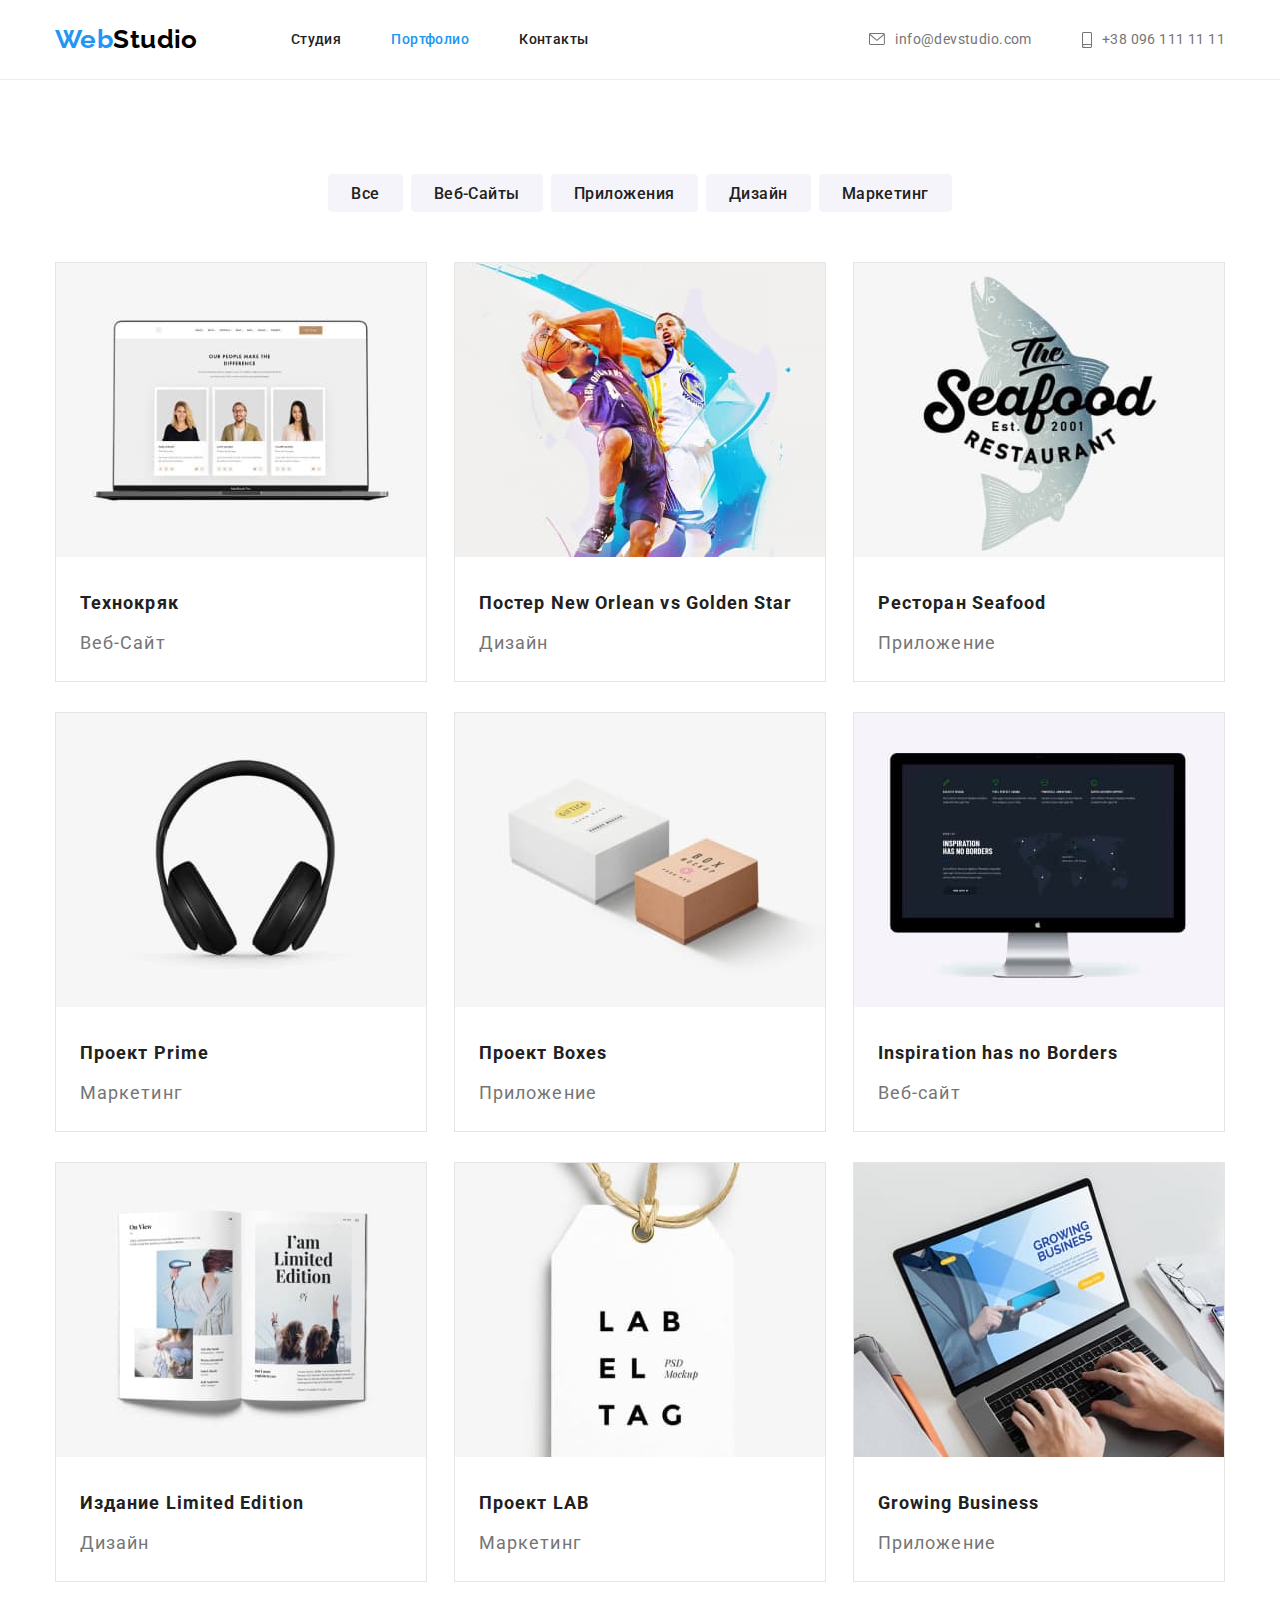
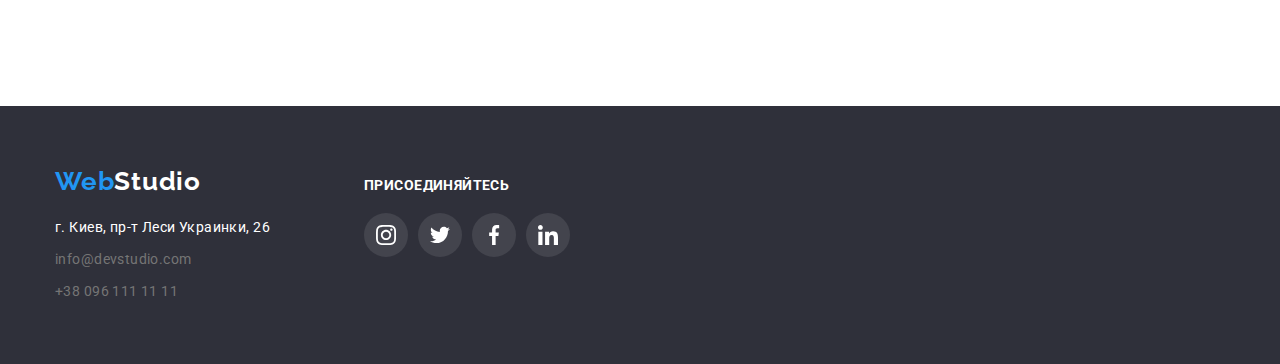
==== potfolio.html @ da2c543d "Скопировал файлы" ====
<!DOCTYPE html>
<html lang="ru">

<head>
    <meta charset="UTF-8">
    <meta http-equiv="X-UA-Compatible" content="IE=edge">
    <meta name="viewport" content="width=device-width, initial-scale=1.0">
    <title>Портфолио</title>
    <link rel="preconnect" href="https://fonts.gstatic.com" />
    <link href="https://fonts.googleapis.com/css2?family=Raleway:wght@700&display=swap" rel="stylesheet" />
    <link rel="preconnect" href="https://fonts.gstatic.com">
    <link href="https://fonts.googleapis.com/css2?family=Roboto:wght@400;500;700;900&display=swap" rel="stylesheet" />
    <link rel="stylesheet"
        href="https://cdnjs.cloudflare.com/ajax/libs/modern-normalize/1.0.0/modern-normalize.min.css" />
    <link rel="stylesheet" href="./css/styles.css" />
</head>

<body>
    <!-- Шапка страницы -->
    <header class="header">
        <div class="container">
                <nav class="main-nav">
                    <a href="./index.html" class="logo">
                        <span class="web-logo">Web</span>
                        <span class="studio-logo">Studio</span>
                    </a>
                    <ul class="site-nav">
                        <li class="item"><a href="./index.html" class="link" >Cтудия</a></li>
                        <li class="item"><a href="./potfolio.html" class="link-active">Портфолио</a></li>
                        <li class="item"><a href="#contact" class="link" >Контакты</a></li>
                    </ul>
                </nav>
                <ul class="auth-nav list">
                    <li class="item">
                        <a href="mailto:info.devstudio.com" class="link">
                            <svg class="item-icon" width="16" height="12">
                                <use href="./images/icons.svg#icon-envelope"></use>
                            </svg>
                            info@devstudio.com</a></li>
                            <li class="item">
                          <a href="tel:+380961111111" class="link">
                            <svg class="item-icon" width="10" height="16">
                            <use href="./images/icons.svg#icon-smartphone"></use>
                         </svg>
                         +38 096 111 11 11
                         </a>
                         </li>
                </ul>
            </div>
        </div>
    </header>
    <main>
        <!-- Секция 1-->
            <section class="section">   
            <div class="container all-projects-section">
                <h1 class="hidden">Секция 1</h1>
                <ul class="select">
                    <li class="select-button">
                        <button type="button" class="link filter-button">Все</button>
                    </li>
                    <li class="select-button">
                        <button type="button" class="link filter-button">Веб-Сайты</button>
                    </li>
                    <li class="select-button">
                        <button type="button" class="link filter-button">Приложения</button>
                    </li>
                    <li class="select-button">
                        <button type="button" class="link filter-button">Дизайн</button>
                    </li>
                    <li class="select-button">
                        <button type="button" class="link filter-button">Маркетинг</button>
                    </li>
                </ul>
                <ul class="cards">
                    <li class="item">
                        <a>
                            <img src="./images/img1.jpg" alt="Ноутбук" width="370">
                            <div class="information">
                                <h2 class="filters"> Технокряк</h2>
                                <p class="text">Веб-Сайт</p>
                            </div>
                        </a>
                    </li>
                    <li class="item">
                        <a>
                            <img src="./images/img2.jpg" alt="Постер" width="370">
                            <div class="information">
                                <h2 class="filters"> Постер New Orlean vs Golden Star</h2>
                                <p class="text">Дизайн</p>
                            </div>
                        </a>
                    </li>
                    <li class="item">
                        <a>
                            <img src="./images/img3.jpg" alt="Логотип ресторана" width="370">
                            <div class="information">
                                <h2 class="filters"> Ресторан Seafood</h2>
                                <p class="text">Приложение</p>
                            </div>
                    </li>
                    <li class="item">
                        <a>
                            <img src="./images/img4.jpg" alt="Наушники" width="370">
                            <div class="information">
                                <h2 class="filters"> Проект Prime</h2>
                                <p class="text">Маркетинг</p>
                            </div>
                        </a>
                    </li>
                    <li class="item">
                        <a>
                            <img src="./images/img5.jpg" alt="Коробки" width="370">
                            <div class="information">
                                <h2 class="filters"> Проект Boxes</h2>
                                <p class="text">Приложение</p>
                            </div>
                        </a>
                    </li>
                    <li class="item">
                        <a>
                            <img src="./images/img6.jpg" alt="ПК" width="370">
                            <div class="information">
                                <h2 class="filters"> Inspiration has no Borders</h2>
                                <p class="text">Веб-сайт</p>
                            </div>
                        </a>
                    </li>
                    <li class="item">
                        <a>
                            <img src="./images/img7.jpg" alt="Книга" width="370">
                            <div class="information">
                                <h2 class="filters"> Издание Limited Edition</h2>
                                <p class="text">Дизайн</p>
                            </div>
                        </a>
                    </li>
                    <li class="item">
                        <a>
                            <img src="./images/img8.jpg" alt="Лэйба" width="370">
                            <div class="information">
                                <h2 class="filters"> Проект LAB</h2>
                                <p class="text">Маркетинг</p>
                            </div>
                        </a>
                    </li>
                    <li class="item">
                        <a>
                            <img src="./images/img9.jpg" alt="Человек работает за компьютером" width="370">
                            <div class="information">
                                <h2 class="filters">Growing Business</h2>
                                <p class="text">Приложение</p>
                            </div>
                        </a>
                    </li>
                </ul>
                </div>
                </div>
                </section>
    </main>
<footer class="footer">
    <div class="container footer-parts">
        <div class="addresses-footer-part">
            <a href="" class="main-logo-in-footer"><span class="first-part-of-main-logo">Web</span><span
                    class="second-part-of-main-logo">Studio</span></a>
            <address>
                <ul class="footer-addresses-list">
                    <li class="footer-addresses-parts">
                        <a href="" class="footer-contact-links"><span class="address-color">г. Киев, пр-т Леси Украинки,
                                26</span></a>
                    </li>
                    <li class="footer-addresses-parts">
                        <a href="malito:info@devstudio.com" class="footer-contact-links">info@devstudio.com</a>
                    </li>
                    <li class="footer-addresses-parts">
                        <a href="tel:+380961111111" class="footer-contact-links">+38 096 111 11 11</a>
                    </li>
                </ul>
            </address>
        </div>
        <div class="subscribe-footer-part">
            <h2 class="subscribe-header">Присоединяйтесь</h2>
            <ul class="socialmedia-list-footer">
                <li class="socialmedia-parts-footer">
                    <a href="#" class="socialmedia-links-footer">
                        <svg class="socialmedia-icons-footer">
                            <use href="./images/icons.svg#instagram"></use>
                        </svg>
                    </a>
                </li>
                <li class="socialmedia-parts-footer">
                    <a href="#" class="socialmedia-links-footer">
                        <svg class="socialmedia-icons-footer">
                            <use href="./images/icons.svg#twitter"></use>
                        </svg>
                    </a>
                </li>
                <li class="socialmedia-parts-footer">
                    <a href="#" class="socialmedia-links-footer">
                        <svg class="socialmedia-icons-footer">
                            <use href="./images/icons.svg#facebook"></use>
                        </svg>
                    </a>
                </li>
                <li class="socialmedia-parts-footer">
                    <a href="#" class="socialmedia-links-footer">
                        <svg class="socialmedia-icons-footer">
                            <use href="./images/icons.svg#linkedin"></use>
                        </svg>
                    </a>
                </li>
            </ul>
        </div>
    </div>
</footer>
</body>

</html>
---- css/styles.css ----
html {
  box-sizing: border-box;
}
*,
*::before,
*::after {
  box-sizing: inherit;
}
/* variables */
:root {
  --primary-text-color: #212121;
  --secondary-text-color: #757575;
  --third-text-color: rgba(255, 255, 255, 0.6);
  --title-text-color: #000000;
  --accent-color: #2196f3;
  --accent-font: Raleway, sans-serif;
  --main-font: Roboto, sans-serif;
  --primary-white-color: #ffffff;
  --primary-bg-color: #ffffff;
  --secondary-bg-color: #2f303a;
  --third-bg-color: #f5f4fa;
  --border-cards-color: #e5e5e5;
  --section-clients-color: #afb1b8;
}
body {
  background-color: var(--primary-bg-color);
  color: var(--primary-text-color);
  font-family: var(--main-font);
  font-size: 14px;
  letter-spacing: 0.03em;
  line-height: 1.71;
}
ul {
  list-style: none;
  padding: 0;
  margin: 0;
}
.container {
  padding-right: 15px;
  padding-left: 15px;
  margin-left: auto;
  margin-right: auto;
  width: 1200px;
}
/* header */
.header {
  height: 80px;
  display: flex;
  border-bottom: 1px solid #ececec;
}
.header .container {
  display: flex;
  align-items: center;
}
/* Логотип */
.logo {
  display: inline-block;
  margin-bottom: 0;
  color: var(--title-text-color);
  font-family: Raleway, sans-serif;
  font-weight: 700;
  font-size: 26px;
  line-height: 1.19;
  text-decoration: none;
}
/* Логотип */
/* Главная навигация */
.main-nav .logo {
  display: flex;
  align-items: center;
}
.main-nav {
  display: flex;
  align-items: center;
}
/* Главная навигация  */
.web-logo {
  color: var(--accent-color);
}
/* site nav */
.site-nav {
  display: flex;
  margin-left: 93px;
  color: var(--primary-text-color);
}
.site-nav .link {
  color: var(--first-text-color);
}
.site-nav .item + .item {
  margin-left: 50px;
}

.site-nav .link,
.auth-nav .link-active,
.site-nav .link-active {
  display: block;
  align-items: center;
  font-size: 14px;
  line-height: 1.14;
  font-weight: 500;
}
/* navList  */

/* auth nav */

.auth-nav {
  color: var(--secondary-text-color);
  display: flex;
  margin-left: auto;
}

.auth-nav .item + .item {
  margin-left: 50px;
}
.auth-nav .link:hover,
.auth-nav .link:focus {
  color: var(--accent-color);
}
.auth-nav .link:hover .item-icon,
.auth-nav .link:focus .item-icon {
  fill: var(--accent-color);
}
.item-icon {
  margin-right: 10px;
  fill: currentColor;
}
.link-icon-envelope::before,
.link-icon-smartphone::before {
  content: "";
  display: inline-flex;
  margin-right: 10px;
}
.link-envelope::before {
  background-image: url(../images/icon-envelope.svg);
  width: 16px;
  height: 12px;
}
.link-smartphone::before {
  background-image: url(../images/icon-smartphone.svg);
  width: 10px;
  height: 16px;
}
.auth-nav .link {
  color: var(--first-text-color);
  font-size: 14px;
  line-height: 1.14;
  text-decoration: none;
  display: flex;
  align-items: center;
}
.link:hover,
.link:focus,
.link-active {
  color: var(--accent-color);
  text-decoration: none;
}
/* auth Nav */
/* Секция Герой */
.hero {
  padding-top: 200px;
  padding-bottom: 200px;
  text-align: center;
  max-width: 1600px;
  height: 600px;
  margin-left: auto;
  margin-right: auto;
  background-image: linear-gradient(
      to right,
      rgba(47, 48, 58, 0.4),
      rgba(47, 48, 58, 0.4)
    ),
    url(../images/hero-img.jpg);
  background-repeat: no-repeat;
  background-position: center;
  background-size: cover;
}
.hero-title {
  color: var(--primary-white-color);
  font-weight: 900;
  font-size: 44px;
  line-height: 1.36;
  text-transform: uppercase;
  margin-top: 0px;
  letter-spacing: 0.06em;
  margin-bottom: 30px;
}
/* Секция Герой  */

h1,
h2,
h3,
h4,
h5,
h6,
p {
  margin-top: 0;
  margin-bottom: 0;
}

/* заголовки */

/* секции */
.section {
  padding-top: 94px;
  padding-bottom: 94px;
}
.section-team {
  background-color: var(--third-bg-color);
}
.section-title {
  color: var(--title-text-color);
  font-size: 36px;
  line-height: 1.17;
  text-align: center;
  margin-top: 0px;
  margin-bottom: 50px;
}
/* features */
/* Features */
.section-title {
  margin-bottom: 0px;
}
.future-icon {
  display: block;
  width: 70px;
  height: 70px;
}
.feature-list {
  margin-top: 0px;
  margin-bottom: 0px;
  padding-left: 0px;
  display: flex;
  justify-content: space-between;
  width: 1170px;
}
.feature-list .list {
  width: 270px;
  height: 101px;
}
.feature-list .list + .list {
  margin-left: 30px;
}
.feature-list .title {
  color: var(--title-text-color);
  font-weight: 700;
  font-size: 14px;
  line-height: 1.14;

  text-transform: uppercase;
  margin-top: 0px;
  margin-bottom: 0px;
}
.feature-list .text {
  color: var(--secondary-text-color);
  font-weight: 400;
  font-size: 14px;
  line-height: 1.71;
  text-align: left;
  letter-spacing: 0.03em;
  width: 270px;
  height: 101px;
  position: absolute;
  margin-top: 10px;
  margin-bottom: 0px;
}
.feature-list > :last-child .text {
  margin-bottom: 0px;
}
.feature-list-icon {
  display: flex;
  align-items: center;
  justify-content: center;
  width: 270px;
  height: 120px;
  background: var(--third-bg-color);
  border-radius: 4px;
  margin-bottom: 30px;
}
.activity-container {
  padding-top: 94px;
  padding-left: auto;
  margin-left: auto;
  margin-right: auto;
  width: 1170px;
  height: 290px;
}

/* activity */
.section {
  padding-bottom: 94px;
}
.activity {
  margin-top: 50px;
  margin-bottom: 0px;
  display: flex;
  padding-left: 0px;
}
.activity .item + .item {
  margin-left: 30px;
}
.activity .item + .item {
  margin-left: 30px;
}
.img {
  display: block;
  width: 100%;
  height: auto;
}
.text {
  color: var(--secondary-text-color);
}

/* кнопки */
.button {
  font-family: inherit;
  color: var(--primary-white-color);
  background-color: var(--accent-color);
  font-weight: 700;
  font-size: 16px;
  line-height: 1.88;
  border-radius: 4px;
  width: 200px;
  height: 50px;
  cursor: pointer;
  border: 1px solid transparent;
}
.select {
  display: flex;
  margin-bottom: 50px;
  justify-content: center;
}
.select .link:hover,
.select .link:focus,
.select .link:focus .cards .text {
  color: var(--primary-white-color);
  background-color: var(--accent-color);
  font-weight: 500;
  font-size: 16px;
  line-height: 1.62;
  letter-spacing: 0.03em;
  box-shadow: 0px 3px 1px rgba(0, 0, 0, 0.1), 0px 1px 2px rgba(0, 0, 0, 0.08),
    0px 2px 2px rgba(0, 0, 0, 0.12);
  border-radius: 4px;
}
.select .link {
  display: block;
}
.select-button + .select-button {
  margin-left: 8px;
}
.filter-button {
  color: var(--primary-text-color);
  background-color: var(--third-bg-color);
  font-weight: 500;
  font-size: 16px;
  line-height: 1.63;
  text-align: center;
  letter-spacing: 0.03em;
  padding-left: 22px;
  padding-right: 22px;
  padding-top: 6px;
  padding-bottom: 6px;
  cursor: pointer;
  border: 1px solid var(--third-bg-color);
  border-radius: 4px;
  height: 38px;
}
.link1:hover,
.link1:focus {
  background-color: var(--accent-color);
  color: var(--primary-white-color);
  padding: 6px 22px;
  border-radius: 4px;
  text-align: center;
  border: 1px solid transparent;
  cursor: pointer;
}
/* кнопки */
/* секция с командой  */

.team {
  display: flex;
  margin-top: 50px;
}
.team .info + .info {
  margin-left: 30px;
}
.team .card + .card {
  margin-left: 30px;
}
.info {
  padding-top: 30px;
  padding-bottom: 30px;
  border-top: 0px;
}
.card {
  box-shadow: 0px 4px 4px rgba(0, 0, 0, 0.25);
  background: var(--primary-bg-color);
  border-radius: 0px 0px 4px 4px;
}
.persons {
  color: var(--primary-text-color);
  font-weight: 500;
  font-size: 16px;
  line-height: 1.19;
  text-align: center;
}
.job {
  color: var(--secondary-text-color);
  font-weight: 400;
  font-size: 16px;
  line-height: 1.19;
  text-align: center;
  margin-top: 10px;
  margin-bottom: 0px;
}
.team > :last-child .job {
  margin-bottom: 0px;
}
.actions {
  padding: 0px;
  display: flex;
  justify-content: center;
  align-items: center;
  margin-top: 16px;
}
.actions li:not(:last-child) {
  margin-right: 10px;
}
.button-spr {
  padding: 0;
  border: none;
}
.button-spr {
  display: flex;
  justify-content: center;
  align-items: center;
  width: 44px;
  height: 44px;
  border-radius: 50%;
  color: #afb1b8;
}
.button-spr:hover,
.button-spr:focus {
  background: var(--accent-color);
  color: var(--primary-white-color);
}
.button-icon {
  width: 20px;
  height: 20px;
  fill: currentColor;
}
/* clients section */
.clients-container {
  padding-top: 94px;
  padding-bottom: 94px;
}
.clients-container .title {
  font-style: normal;
  font-weight: 700;
  font-size: 36px;
  line-height: 1.17;
  text-align: center;
  letter-spacing: 0.03em;
  margin-top: 0px;
  margin-bottom: 50px;
}

.clients-list {
  display: flex;
  justify-content: center;
  /* margin-top: 0px; */
  margin-bottom: 0px;
  padding-left: 0px;
}
.clients-list-item {
  display: flex;
  justify-content: center;
  flex-basis: calc ((100%-180px)/6);
  height: 92px;
}
.clients-list-item + .clients-list-item {
  margin-left: 30px;
}

.clients-list-link {
  display: flex;
  justify-content: center;
  align-items: center;
  width: 170px;
  height: 92px;
  color: var(--section-clients-color);
  border: 1px solid #afb1b8;
  box-sizing: border-box;
  border-radius: 4px;
}
.clients-list-link:hover,
.clients-list-link:focus {
  color: var(--accent-color);
  border-color: var(--accent-color);
}
.client-icon {
  /* display: block; */
  width: 106px;
  height: 60px;
  fill: currentColor;
  /* color: #afb1b8; */
}
/* footer */

footer {
  background-color: var(--secondary-bg-color);
  padding-top: 60px;
  padding-bottom: 60px;
}

.main-logo-in-footer {
  display: block;
  margin-bottom: 20px;
}

.main-logo-in-footer {
  font-family: var(--accent-font);
  font-size: 26px;
  font-weight: 700;
  line-height: 1.173;
  letter-spacing: 0.03em;
  margin-right: 93px;
}
.first-part-of-main-logo {
  color: var(--accent-color);
}
.second-part-of-main-logo {
  color: var(--primary-white-color);
}

.address-color {
  color: var(--primary-white-color);
}

.footer-addresses-parts {
  margin-bottom: 8px;
}

.footer-addresses-parts:last-child {
  margin-bottom: 0;
}

.footer-contact-links {
  color: var(--secondary-text-color);
  font-style: normal;
  font-weight: 400;
  font-size: 14px;
  line-height: 1.714;
  letter-spacing: 0.03em;
}

.address-color:focus,
.address-color:hover {
  color: var(--accent-color);
}

.footer-contact-links:focus,
.footer-contact-links:hover {
  color: var(--accent-color);
}

.footer-parts {
  display: flex;
  align-items: baseline;
}

.subscribe-footer-part {
  margin-left: 70px;
}

.subscribe-header {
  color: var(--primary-white-color);
  font-style: normal;
  font-weight: 700;
  font-size: 14px;
  line-height: 1.172;
  letter-spacing: 0.03em;
  text-transform: uppercase;
  margin-bottom: 20px;
}

.socialmedia-list-footer {
  display: flex;
}

.socialmedia-parts-footer + .socialmedia-parts-footer {
  margin-left: 10px;
}

.socialmedia-links-footer {
  background-color: #43444d;
  width: 44px;
  height: 44px;
  color: var(--primary-white-color);
  border-radius: 50%;
  display: flex;
  justify-content: center;
  align-items: center;
}

.socialmedia-links-footer:hover,
.socialmedia-links-footer:focus {
  background-color: var(--accent-color);
  filter: drop-shadow(0px 4px 4px rgba(0, 0, 0, 0.25));
  color: var(--primary-white-color);
}

.socialmedia-icons-footer {
  width: 20px;
  height: 20px;
  fill: currentColor;
}

.socialmedia-icons-footer:hover,
.socialmedia-icons-footer:focus {
  fill: currentColor;
}

/* footer */

/* портфолио  */
.cards .item {
  background: var(--primary-bg-color);
  border: 1px solid var(--border-cards-color);
  box-sizing: border-box;
  margin-right: 27px;
  margin-bottom: 30px;
  cursor: pointer;
}
.cards .item:hover,
.cards .item:focus {
  box-shadow: 0px 1px 1px rgba(0, 0, 0, 0.12), 0px 4px 4px rgba(0, 0, 0, 0.06),
    1px 4px 6px rgba(0, 0, 0, 0.16);
}

.cards {
  width: 1200px;
  display: flex;
  flex-wrap: wrap;
  padding-left: 0px;
}
.item .text {
  letter-spacing: 0.06em;
  font-size: 18px;
  line-height: 2;
  margin-top: 4px;
}
.information {
  padding: 20px 24px 20px 24px;
}
.item .filters {
  letter-spacing: 0.06em;
  font-weight: bold;
  font-size: 18px;
  line-height: 2;
}

.hidden {
  display: none;
}

a {
  display: block;
  text-decoration: none;
}
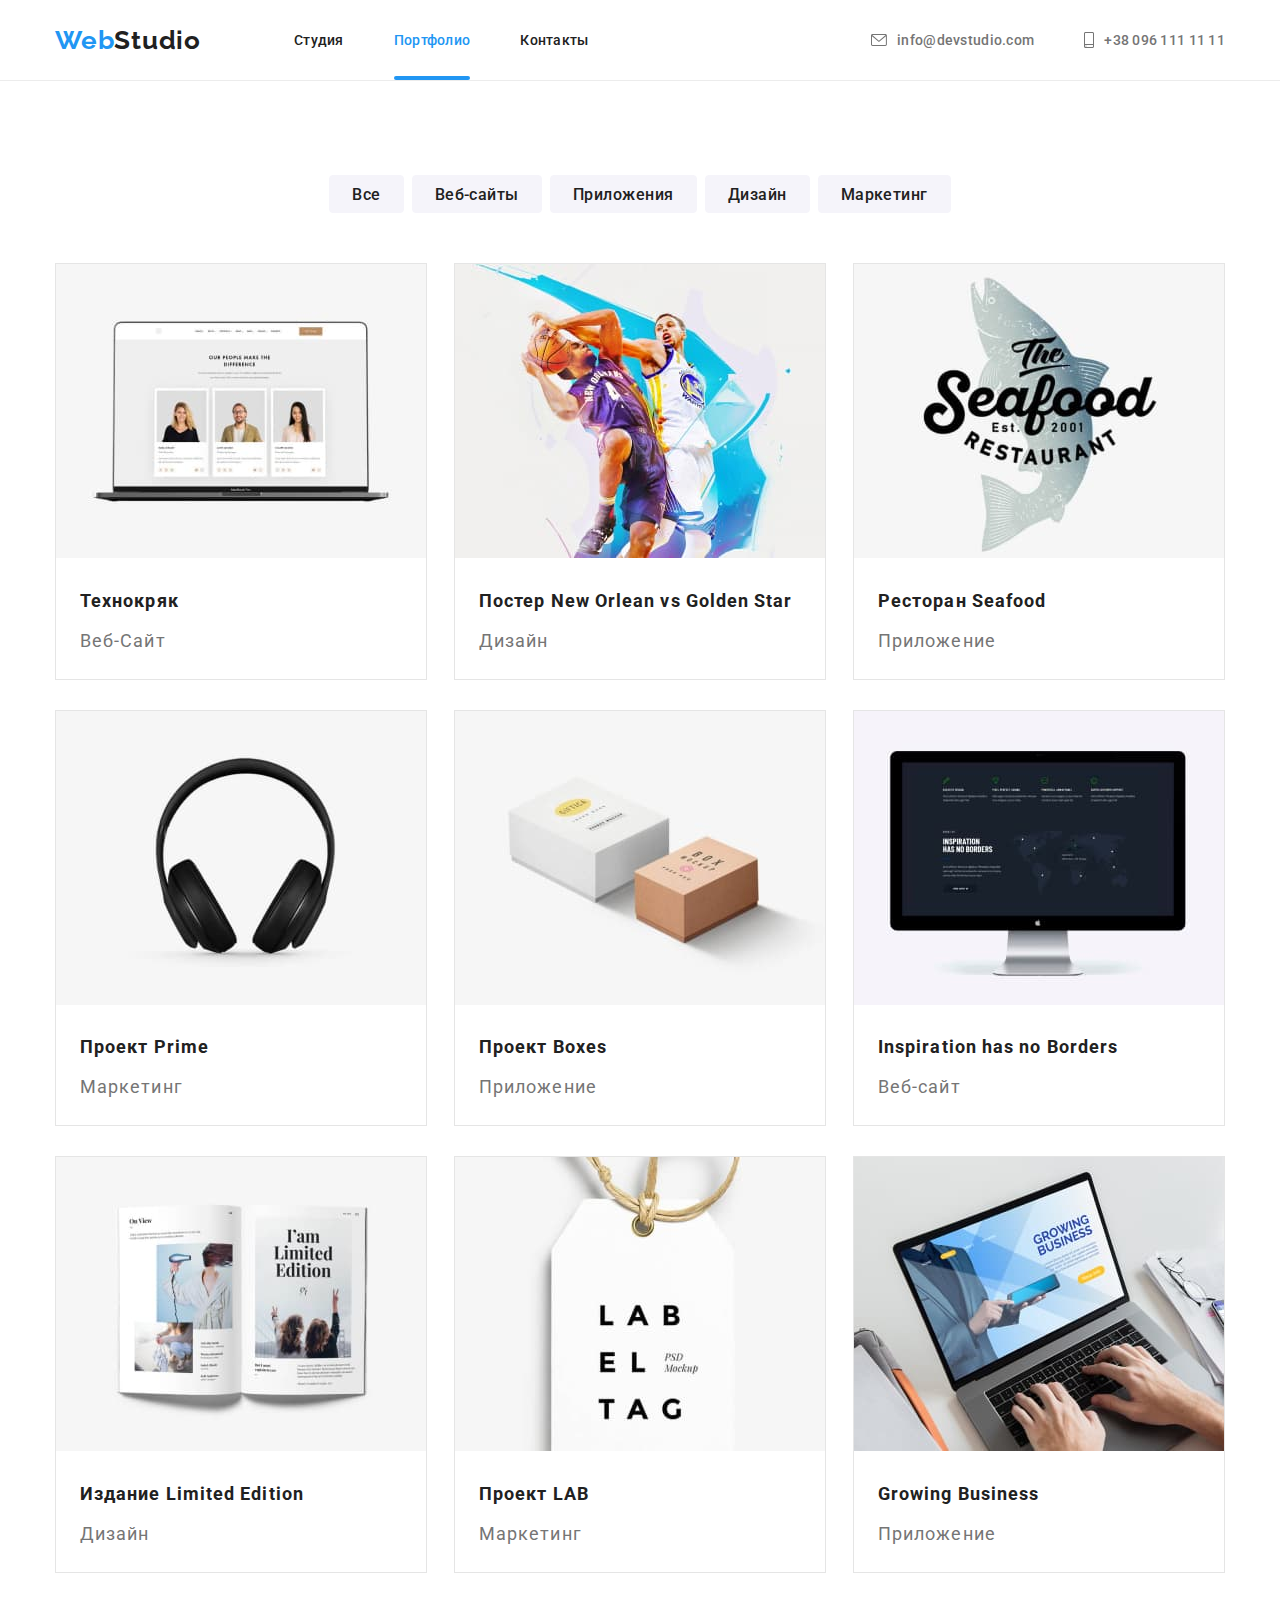
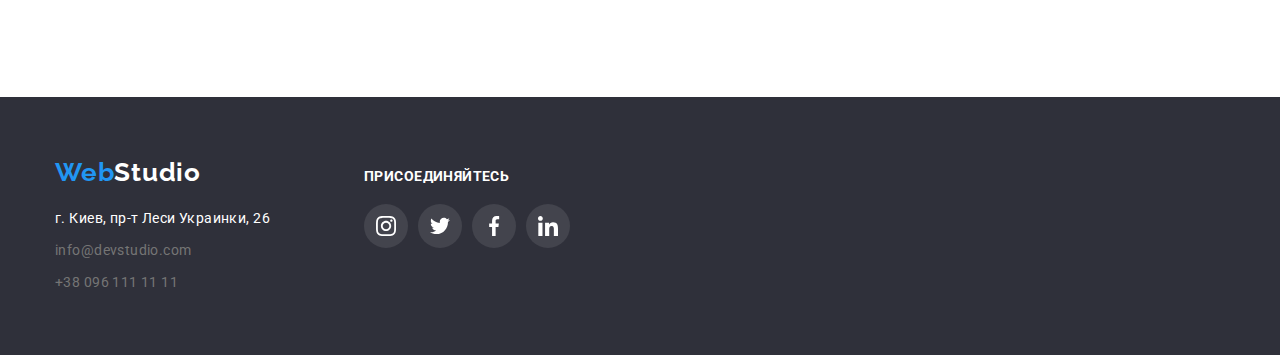
==== commit a399704f: "Менял классы,добавил модалку,скрипт,иконку для модального окна,менял стили,добавил дюрейшн 250 сек" ====
--- a/potfolio.html
+++ b/potfolio.html
@@ -16,42 +16,49 @@
 </head>
 
 <body>
-    <!-- Шапка страницы -->
+    <!-- Header -->
     <header class="header">
-        <div class="container">
-                <nav class="main-nav">
-                    <a href="./index.html" class="logo">
-                        <span class="web-logo">Web</span>
-                        <span class="studio-logo">Studio</span>
+        <div class="container header-section">
+            <!-- Название/логотип компании -->
+            <a href="./index.html" class="main-logo"><span class="first-part-of-main-logo">Web</span>Studio</a>
+            <!-- Навигация по сайту -->
+            <nav>
+                <ul class="nav-list">
+                    <li class="nav-list-parts">
+                        <a href="./index.html" class="nav-links">Студия</a>
+                    </li>
+                    <li class="nav-list-parts">
+                        <a href="./potfolio.html" class="nav-links on-this-page">Портфолио</a>
+                    </li>
+                    <li class="nav-list-parts">
+                        <a href="" class="nav-links">Контакты</a>
+                    </li>
+                </ul>
+            </nav>
+            <!-- Контакты -->
+            <ul class="contact-list">
+                <li class="contact-list-parts">
+                    <a href="malito:info@devstudio.com" class="contact-links">
+                        <svg class="contact-links-icons" width="16" height="12">
+                            <use href="./images/icons.svg#icon-envelope"></use>
+                        </svg>
+                        info@devstudio.com
                     </a>
-                    <ul class="site-nav">
-                        <li class="item"><a href="./index.html" class="link" >Cтудия</a></li>
-                        <li class="item"><a href="./potfolio.html" class="link-active">Портфолио</a></li>
-                        <li class="item"><a href="#contact" class="link" >Контакты</a></li>
-                    </ul>
-                </nav>
-                <ul class="auth-nav list">
-                    <li class="item">
-                        <a href="mailto:info.devstudio.com" class="link">
-                            <svg class="item-icon" width="16" height="12">
-                                <use href="./images/icons.svg#icon-envelope"></use>
-                            </svg>
-                            info@devstudio.com</a></li>
-                            <li class="item">
-                          <a href="tel:+380961111111" class="link">
-                            <svg class="item-icon" width="10" height="16">
+                </li>
+                <li class="contact-list-parts">
+                    <a href="tel:+380961111111" class="contact-links">
+                        <svg class="contact-links-icons" width="10" height="16">
                             <use href="./images/icons.svg#icon-smartphone"></use>
-                         </svg>
-                         +38 096 111 11 11
-                         </a>
-                         </li>
-                </ul>
-            </div>
+                        </svg>
+                        +38 096 111 11 11
+                    </a>
+                </li>
+            </ul>
         </div>
     </header>
     <main>
         <!-- Секция 1-->
-            <section class="section">   
+        <section class="section">
             <div class="container all-projects-section">
                 <h1 class="hidden">Секция 1</h1>
                 <ul class="select">
@@ -59,7 +66,7 @@
                         <button type="button" class="link filter-button">Все</button>
                     </li>
                     <li class="select-button">
-                        <button type="button" class="link filter-button">Веб-Сайты</button>
+                        <button type="button" class="link filter-button">Веб-cайты</button>
                     </li>
                     <li class="select-button">
                         <button type="button" class="link filter-button">Приложения</button>
@@ -153,65 +160,66 @@
                         </a>
                     </li>
                 </ul>
-                </div>
-                </div>
-                </section>
+            </div>
+            </div>
+        </section>
     </main>
-<footer class="footer">
-    <div class="container footer-parts">
-        <div class="addresses-footer-part">
-            <a href="" class="main-logo-in-footer"><span class="first-part-of-main-logo">Web</span><span
-                    class="second-part-of-main-logo">Studio</span></a>
-            <address>
-                <ul class="footer-addresses-list">
-                    <li class="footer-addresses-parts">
-                        <a href="" class="footer-contact-links"><span class="address-color">г. Киев, пр-т Леси Украинки,
-                                26</span></a>
-                    </li>
-                    <li class="footer-addresses-parts">
-                        <a href="malito:info@devstudio.com" class="footer-contact-links">info@devstudio.com</a>
-                    </li>
-                    <li class="footer-addresses-parts">
-                        <a href="tel:+380961111111" class="footer-contact-links">+38 096 111 11 11</a>
-                    </li>
-                </ul>
-            </address>
+    <footer class="footer">
+        <div class="container footer-parts">
+            <div class="addresses-footer-part">
+                <a href="" class="main-logo-in-footer"><span class="first-part-of-main-logo">Web</span><span
+                        class="second-part-of-main-logo">Studio</span></a>
+                <address>
+                    <ul class="footer-addresses-list">
+                        <li class="footer-addresses-parts">
+                            <a href="" class="footer-contact-links"><span class="address-color">г. Киев, пр-т Леси
+                                    Украинки,
+                                    26</span></a>
+                        </li>
+                        <li class="footer-addresses-parts">
+                            <a href="malito:info@devstudio.com" class="footer-contact-links">info@devstudio.com</a>
+                        </li>
+                        <li class="footer-addresses-parts">
+                            <a href="tel:+380961111111" class="footer-contact-links">+38 096 111 11 11</a>
+                        </li>
+                    </ul>
+                </address>
+            </div>
+            <div class="subscribe-footer-part">
+                <h2 class="subscribe-header">Присоединяйтесь</h2>
+                <ul class="socialmedia-list-footer">
+                    <li class="socialmedia-parts-footer">
+                        <a href="#" class="socialmedia-links-footer">
+                            <svg class="socialmedia-icons-footer">
+                                <use href="./images/icons.svg#instagram"></use>
+                            </svg>
+                        </a>
+                    </li>
+                    <li class="socialmedia-parts-footer">
+                        <a href="#" class="socialmedia-links-footer">
+                            <svg class="socialmedia-icons-footer">
+                                <use href="./images/icons.svg#twitter"></use>
+                            </svg>
+                        </a>
+                    </li>
+                    <li class="socialmedia-parts-footer">
+                        <a href="#" class="socialmedia-links-footer">
+                            <svg class="socialmedia-icons-footer">
+                                <use href="./images/icons.svg#facebook"></use>
+                            </svg>
+                        </a>
+                    </li>
+                    <li class="socialmedia-parts-footer">
+                        <a href="#" class="socialmedia-links-footer">
+                            <svg class="socialmedia-icons-footer">
+                                <use href="./images/icons.svg#linkedin"></use>
+                            </svg>
+                        </a>
+                    </li>
+                </ul>
+            </div>
         </div>
-        <div class="subscribe-footer-part">
-            <h2 class="subscribe-header">Присоединяйтесь</h2>
-            <ul class="socialmedia-list-footer">
-                <li class="socialmedia-parts-footer">
-                    <a href="#" class="socialmedia-links-footer">
-                        <svg class="socialmedia-icons-footer">
-                            <use href="./images/icons.svg#instagram"></use>
-                        </svg>
-                    </a>
-                </li>
-                <li class="socialmedia-parts-footer">
-                    <a href="#" class="socialmedia-links-footer">
-                        <svg class="socialmedia-icons-footer">
-                            <use href="./images/icons.svg#twitter"></use>
-                        </svg>
-                    </a>
-                </li>
-                <li class="socialmedia-parts-footer">
-                    <a href="#" class="socialmedia-links-footer">
-                        <svg class="socialmedia-icons-footer">
-                            <use href="./images/icons.svg#facebook"></use>
-                        </svg>
-                    </a>
-                </li>
-                <li class="socialmedia-parts-footer">
-                    <a href="#" class="socialmedia-links-footer">
-                        <svg class="socialmedia-icons-footer">
-                            <use href="./images/icons.svg#linkedin"></use>
-                        </svg>
-                    </a>
-                </li>
-            </ul>
-        </div>
-    </div>
-</footer>
+    </footer>
 </body>
 
 </html>--- a/css/styles.css
+++ b/css/styles.css
@@ -23,12 +23,8 @@
   --section-clients-color: #afb1b8;
 }
 body {
-  background-color: var(--primary-bg-color);
+  font-family: var(--main-font);
   color: var(--primary-text-color);
-  font-family: var(--main-font);
-  font-size: 14px;
-  letter-spacing: 0.03em;
-  line-height: 1.71;
 }
 ul {
   list-style: none;
@@ -42,121 +38,155 @@
   margin-right: auto;
   width: 1200px;
 }
-/* header */
+a {
+  display: block;
+  text-decoration: none;
+  color: inherit;
+}
+/* header styles */
+.header-section {
+  display: flex;
+  align-items: center;
+}
+
 .header {
-  height: 80px;
-  display: flex;
+  background-color: var(--primary-white-color);
   border-bottom: 1px solid #ececec;
 }
-.header .container {
-  display: flex;
-  align-items: center;
-}
-/* Логотип */
-.logo {
-  display: inline-block;
-  margin-bottom: 0;
-  color: var(--title-text-color);
-  font-family: Raleway, sans-serif;
+
+/* logo*/
+.main-logo {
+  font-family: var(--accent-font);
+  font-size: 26px;
   font-weight: 700;
-  font-size: 26px;
-  line-height: 1.19;
-  text-decoration: none;
-}
-/* Логотип */
-/* Главная навигация */
-.main-nav .logo {
-  display: flex;
-  align-items: center;
-}
-.main-nav {
-  display: flex;
-  align-items: center;
-}
-/* Главная навигация  */
-.web-logo {
+  line-height: 1.173;
+  letter-spacing: 0.03em;
+  margin-right: 93px;
+  padding-top: 24px;
+  padding-bottom: 24px;
+}
+
+.first-part-of-main-logo {
   color: var(--accent-color);
 }
-/* site nav */
-.site-nav {
-  display: flex;
-  margin-left: 93px;
-  color: var(--primary-text-color);
-}
-.site-nav .link {
-  color: var(--first-text-color);
-}
-.site-nav .item + .item {
+
+/* nav list */
+.nav-list {
+  display: flex;
+}
+
+.nav-list-parts + .nav-list-parts {
   margin-left: 50px;
 }
 
-.site-nav .link,
-.auth-nav .link-active,
-.site-nav .link-active {
+.nav-links {
+  font-family: var(--main-font);
+  font-style: normal;
+  font-weight: 500;
+  font-size: 14px;
+  line-height: 1.172;
+  letter-spacing: 0.02em;
   display: block;
-  align-items: center;
+  padding-top: 32px;
+  padding-bottom: 32px;
+
+  position: relative;
+
+  /* анимация */
+  transition-property: color;
+  transition-duration: 250ms;
+  transition-timing-function: cubic-bezier(0.4, 0, 0.2, 1);
+}
+
+.nav-links::after {
+  position: absolute;
+  content: "";
+  left: 0;
+  bottom: 0;
+  width: 100%;
+  height: 4px;
+  background-color: var(--accent-color);
+  border-radius: 2px;
+
+  opacity: 0;
+
+  transition-property: opacity;
+  transition-duration: 250ms;
+  transition-timing-function: cubic-bezier(0.4, 0, 0.2, 1);
+}
+
+.nav-links:hover::after {
+  opacity: 1;
+}
+
+/* я на этой странице */
+
+.on-this-page {
+  color: var(--accent-color);
+  position: relative;
+}
+
+.on-this-page::after {
+  display: block;
+  position: absolute;
+  content: "";
+  left: 0;
+  bottom: 0;
+  width: 100%;
+  height: 4px;
+  background-color: var(--accent-color);
+  border-radius: 2px;
+  opacity: 1;
+}
+
+/* contact-list */
+.contact-list {
+  display: flex;
+  margin-left: auto;
+}
+
+.contact-list-parts + .contact-list-parts {
+  margin-left: 50px;
+}
+
+.contact-links {
+  color: var(--secondary-text-color);
+  font-family: var(--main-font);
+  font-style: normal;
+  font-weight: 500;
   font-size: 14px;
-  line-height: 1.14;
-  font-weight: 500;
-}
-/* navList  */
-
-/* auth nav */
-
-.auth-nav {
-  color: var(--secondary-text-color);
-  display: flex;
-  margin-left: auto;
-}
-
-.auth-nav .item + .item {
-  margin-left: 50px;
-}
-.auth-nav .link:hover,
-.auth-nav .link:focus {
+  line-height: 1.172;
+  letter-spacing: 0.02em;
+  display: block;
+  padding-top: 32px;
+  padding-bottom: 32px;
+  display: inline-flex;
+  align-items: center;
+
+  /* анимация */
+  transition-property: color;
+  transition-duration: 250ms;
+  transition-timing-function: cubic-bezier(0.4, 0, 0.2, 1);
+}
+
+.contact-links-icons {
+  fill: currentColor;
+  margin-right: 10px;
+}
+
+/* изменение цвета при наведении */
+.nav-links:focus,
+.nav-links:hover,
+.contact-links:focus,
+.contact-links:hover {
   color: var(--accent-color);
 }
-.auth-nav .link:hover .item-icon,
-.auth-nav .link:focus .item-icon {
-  fill: var(--accent-color);
-}
-.item-icon {
-  margin-right: 10px;
-  fill: currentColor;
-}
-.link-icon-envelope::before,
-.link-icon-smartphone::before {
-  content: "";
-  display: inline-flex;
-  margin-right: 10px;
-}
-.link-envelope::before {
-  background-image: url(../images/icon-envelope.svg);
-  width: 16px;
-  height: 12px;
-}
-.link-smartphone::before {
-  background-image: url(../images/icon-smartphone.svg);
-  width: 10px;
-  height: 16px;
-}
-.auth-nav .link {
-  color: var(--first-text-color);
-  font-size: 14px;
-  line-height: 1.14;
-  text-decoration: none;
-  display: flex;
-  align-items: center;
-}
-.link:hover,
-.link:focus,
-.link-active {
-  color: var(--accent-color);
-  text-decoration: none;
-}
-/* auth Nav */
 /* Секция Герой */
-.hero {
+.section-service {
+  background-color: var(--primary-white-color);
+}
+
+.hero-section {
   padding-top: 200px;
   padding-bottom: 200px;
   text-align: center;
@@ -174,15 +204,72 @@
   background-position: center;
   background-size: cover;
 }
-.hero-title {
+
+.main-message {
   color: var(--primary-white-color);
   font-weight: 900;
   font-size: 44px;
-  line-height: 1.36;
+  line-height: 60px;
+  letter-spacing: 0.06em;
   text-transform: uppercase;
-  margin-top: 0px;
-  letter-spacing: 0.06em;
-  margin-bottom: 30px;
+  margin-bottom: 20px;
+}
+
+.order-service-button {
+  font-family: var(--main-font);
+  background-color: var(--accent-color);
+  color: var(--primary-white-color);
+  font-size: 16px;
+  line-height: 1.875;
+  font-weight: 700;
+  border: 0;
+  border-radius: 5px;
+  padding: 10px 32px;
+  cursor: pointer;
+}
+
+/* модалка */
+.backdrop {
+  position: fixed;
+  top: 0;
+  left: 0;
+  width: 100%;
+  height: 100%;
+  background-color: rgba(0, 0, 0, 0.2);
+  z-index: 1;
+  opacity: 1;
+  transition: opacity 250ms cubic-bezier(0.4, 0, 0.2, 1);
+}
+
+.is-hidden {
+  opacity: 0;
+  pointer-events: none;
+}
+
+.modal {
+  position: absolute;
+  top: 50%;
+  left: 50%;
+  transform: translate(-50%, -50%);
+  min-width: 528px;
+  min-height: 581px;
+  background-color: white;
+}
+
+/* кнопка закрыть модальное окно */
+.modal-close-button {
+  position: absolute;
+  top: 8px;
+  right: 8px;
+  width: 30px;
+  height: 30px;
+  border: 1px solid #e6e6e6;
+  border-radius: 50%;
+  background-color: white;
+  display: flex;
+  justify-content: center;
+  align-items: center;
+  cursor: pointer;
 }
 /* Секция Герой  */
 
@@ -215,7 +302,6 @@
   margin-top: 0px;
   margin-bottom: 50px;
 }
-/* features */
 /* Features */
 .section-title {
   margin-bottom: 0px;
@@ -284,7 +370,34 @@
   width: 1170px;
   height: 290px;
 }
-
+.what-we-do-parts + .what-we-do-parts {
+  margin-left: 30px;
+}
+.what-we-do-parts {
+  position: relative;
+}
+.what-we-do-overlay-img {
+  width: 370px;
+  height: 70px;
+  display: flex;
+  justify-content: center;
+  align-items: center;
+  position: absolute;
+  left: 0;
+  bottom: 3px;
+  background: rgba(47, 48, 58, 0.8);
+}
+.what-we-do-overlay-text {
+  color: var(--primary-white-color);
+  font-family: Roboto;
+  font-style: normal;
+  font-weight: 700;
+  font-size: 14px;
+  line-height: 1.19;
+  text-align: center;
+  letter-spacing: 0.03em;
+  text-transform: uppercase;
+}
 /* activity */
 .section {
   padding-bottom: 94px;
@@ -295,12 +408,7 @@
   display: flex;
   padding-left: 0px;
 }
-.activity .item + .item {
-  margin-left: 30px;
-}
-.activity .item + .item {
-  margin-left: 30px;
-}
+
 .img {
   display: block;
   width: 100%;
@@ -364,6 +472,8 @@
   border: 1px solid var(--third-bg-color);
   border-radius: 4px;
   height: 38px;
+  transition-duration: 250ms;
+  transition-timing-function: cubic-bezier(0.4, 0, 0.2, 1);
 }
 .link1:hover,
 .link1:focus {
@@ -664,8 +774,3 @@
 .hidden {
   display: none;
 }
-
-a {
-  display: block;
-  text-decoration: none;
-}
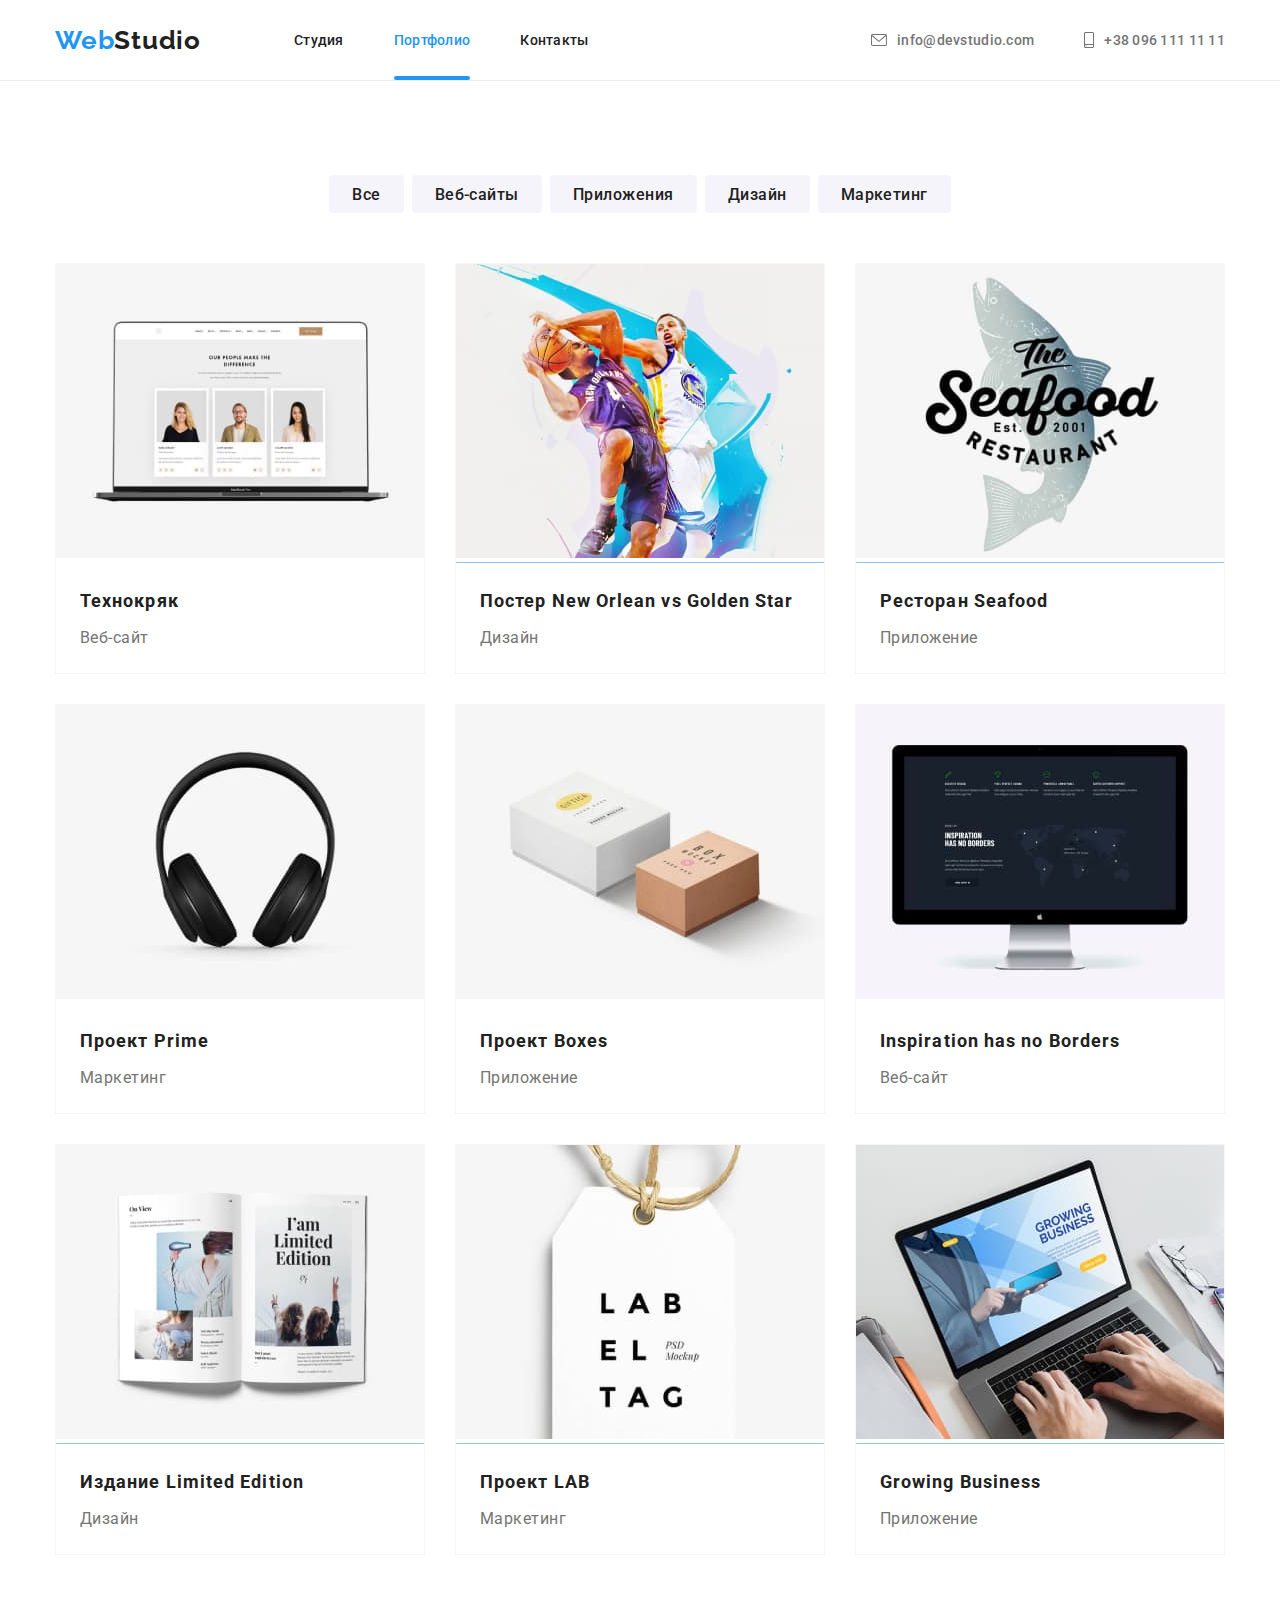
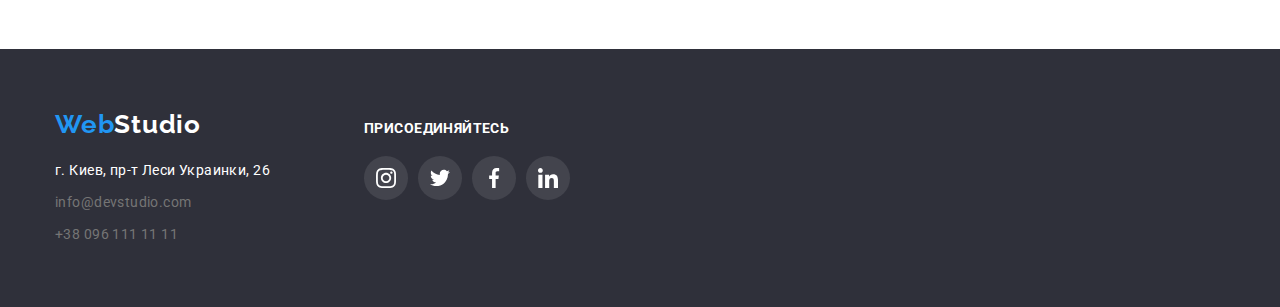
==== commit 67044ea0: "Изменил секцию с карточками,добавил оверлей на карточки" ====
--- a/potfolio.html
+++ b/potfolio.html
@@ -66,7 +66,7 @@
                         <button type="button" class="link filter-button">Все</button>
                     </li>
                     <li class="select-button">
-                        <button type="button" class="link filter-button">Веб-cайты</button>
+                        <button type="button" class="link filter-button">Веб-сайты</button>
                     </li>
                     <li class="select-button">
                         <button type="button" class="link filter-button">Приложения</button>
@@ -78,90 +78,119 @@
                         <button type="button" class="link filter-button">Маркетинг</button>
                     </li>
                 </ul>
-                <ul class="cards">
-                    <li class="item">
-                        <a>
-                            <img src="./images/img1.jpg" alt="Ноутбук" width="370">
-                            <div class="information">
-                                <h2 class="filters"> Технокряк</h2>
-                                <p class="text">Веб-Сайт</p>
-                            </div>
-                        </a>
-                    </li>
-                    <li class="item">
-                        <a>
-                            <img src="./images/img2.jpg" alt="Постер" width="370">
-                            <div class="information">
-                                <h2 class="filters"> Постер New Orlean vs Golden Star</h2>
-                                <p class="text">Дизайн</p>
-                            </div>
-                        </a>
-                    </li>
-                    <li class="item">
-                        <a>
-                            <img src="./images/img3.jpg" alt="Логотип ресторана" width="370">
-                            <div class="information">
-                                <h2 class="filters"> Ресторан Seafood</h2>
-                                <p class="text">Приложение</p>
-                            </div>
-                    </li>
-                    <li class="item">
-                        <a>
-                            <img src="./images/img4.jpg" alt="Наушники" width="370">
-                            <div class="information">
-                                <h2 class="filters"> Проект Prime</h2>
-                                <p class="text">Маркетинг</p>
-                            </div>
-                        </a>
-                    </li>
-                    <li class="item">
-                        <a>
-                            <img src="./images/img5.jpg" alt="Коробки" width="370">
-                            <div class="information">
-                                <h2 class="filters"> Проект Boxes</h2>
-                                <p class="text">Приложение</p>
-                            </div>
-                        </a>
-                    </li>
-                    <li class="item">
-                        <a>
-                            <img src="./images/img6.jpg" alt="ПК" width="370">
-                            <div class="information">
-                                <h2 class="filters"> Inspiration has no Borders</h2>
-                                <p class="text">Веб-сайт</p>
-                            </div>
-                        </a>
-                    </li>
-                    <li class="item">
-                        <a>
-                            <img src="./images/img7.jpg" alt="Книга" width="370">
-                            <div class="information">
-                                <h2 class="filters"> Издание Limited Edition</h2>
-                                <p class="text">Дизайн</p>
-                            </div>
-                        </a>
-                    </li>
-                    <li class="item">
-                        <a>
-                            <img src="./images/img8.jpg" alt="Лэйба" width="370">
-                            <div class="information">
-                                <h2 class="filters"> Проект LAB</h2>
-                                <p class="text">Маркетинг</p>
-                            </div>
-                        </a>
-                    </li>
-                    <li class="item">
-                        <a>
-                            <img src="./images/img9.jpg" alt="Человек работает за компьютером" width="370">
-                            <div class="information">
-                                <h2 class="filters">Growing Business</h2>
-                                <p class="text">Приложение</p>
-                            </div>
-                        </a>
-                    </li>
-                </ul>
-            </div>
-            </div>
+                <ul class="project-list">
+                    <li class="project-parts">
+                        <div class="project-overlay-img">
+                            <img src="./images/img1.jpg" alt="Ноутбук" width="370" height="294">
+                            <p class="project-overlay-text">Технокряк это современная площадка распространения коронавируса. Компании
+                                используют эту платформу для цифрового
+                                шпионажа и атак на защищённые сервера конкурентов.Технокряк это современная площадка распространения
+                                коронавируса. Компании используют эту
+                                платформу для цифрового шпионажа и атак на защищённые сервера конкурентов.</p>
+                        </div>
+                        <div class="project-about">
+                            <h3 class="project-headers">Технокряк</h3>
+                            <p class="project-types">Веб-сайт</p>
+                        </div>
+                    </li>
+                    <li class="project-parts">
+                        <div class="project-overlay-img">
+                            <img src="./images/img2.jpg" alt="Постер" width="370" height="294">
+                            <p class="project-overlay-text">Технокряк это современная площадка распространения коронавируса. Компании
+                                используют эту платформу для цифрового
+                                шпионажа и атак на защищённые сервера конкурентов.</p>
+                        </div>
+                        <div class="project-about">
+                            <h3 class="project-headers">Постер New Orlean vs Golden Star</h3>
+                            <p class="project-types">Дизайн</p>
+                        </div>
+                    </li>
+                    <li class="project-parts">
+                        <div class="project-overlay-img">
+                            <img src="./images/img3.jpg" alt="Логотип ресторона" width="370" height="294">
+                            <p class="project-overlay-text">Технокряк это современная площадка распространения коронавируса. Компании
+                                используют эту платформу для цифрового
+                                шпионажа и атак на защищённые сервера конкурентов.</p>
+                        </div>
+                        <div class="project-about">
+                            <h3 class="project-headers">Ресторан Seafood</h3>
+                            <p class="project-types">Приложение</p>
+                        </div>
+                    </li>
+                    <li class="project-parts">
+                        <div class="project-overlay-img">
+                            <img src="./images/img4.jpg" alt="Наушники" width="370" height="294">
+                            <p class="project-overlay-text">Технокряк это современная площадка распространения коронавируса. Компании
+                                используют эту
+                                платформу для цифрового шпионажа и атак на защищённые сервера конкурентов.</p>
+                        </div>
+                        <div class="project-about">
+                            <h3 class="project-headers">Проект Prime</h3>
+                            <p class="project-types">Маркетинг</p>
+                        </div>
+                    </li>
+                    <li class="project-parts">
+                        <div class="project-overlay-img">
+                            <img src="./images/img5.jpg" alt="Коробки" width="370" height="294">
+                            <p class="project-overlay-text">Технокряк это современная площадка распространения коронавируса. Компании
+                                используют эту платформу для цифрового
+                                шпионажа и атак на защищённые сервера конкурентов.</p>
+                        </div>
+                        <div class="project-about">
+                            <h3 class="project-headers">Проект Boxes</h3>
+                            <p class="project-types">Приложение</p>
+                        </div>
+                    </li>
+                    <li class="project-parts">
+                        <div class="project-overlay-img">
+                            <img src="./images/img6.jpg" alt="ПК" width="370" height="294">
+                            <p class="project-overlay-text">Технокряк это современная площадка распространения коронавируса. Компании
+                                используют эту
+                                платформу для цифрового шпионажа и атак на защищённые сервера конкурентов.</p>
+                        </div>
+                        <div class="project-about">
+                            <h3 class="project-headers">Inspiration has no Borders</h3>
+                            <p class="project-types">Веб-сайт</p>
+                        </div>
+                    </li>
+                    <li class="project-parts">
+                        <div class="project-overlay-img">
+                            <img src="./images/img7.jpg" alt="Книга" width="370" height="294">
+                            <p class="project-overlay-text">Технокряк это современная площадка распространения коронавируса. Компании
+                                используют эту платформу для цифрового
+                                шпионажа и атак на защищённые сервера конкурентов.</p>
+                        </div>
+                        <div class="project-about">
+                            <h3 class="project-headers">Издание Limited Edition</h3>
+                            <p class="project-types">Дизайн</p>
+                        </div>
+                    </li>
+                    <li class="project-parts">
+                        <div class="project-overlay-img">
+                            <img src="./images/img8.jpg" alt="Лэйба" width="370" height="294">
+                            <p class="project-overlay-text">Технокряк это современная площадка распространения коронавируса. Компании
+                                используют эту платформу для цифрового
+                                шпионажа и атак на защищённые сервера конкурентов.</p>
+                        </div>
+                        <div class="project-about">
+                            <h3 class="project-headers">Проект LAB</h3>
+                            <p class="project-types">Маркетинг</p>
+                        </div>
+                    </li>
+                    <li class="project-parts">
+                        <div class="project-overlay-img">
+                            <img src="./images/img9.jpg" alt="Человек работает за компьютером" width="370" height="294">
+                            <p class="project-overlay-text">Технокряк это современная площадка распространения коронавируса. Компании
+                                используют эту платформу для цифрового
+                                шпионажа и атак на защищённые сервера конкурентов.</p>
+                        </div>
+                        <div class="project-about">
+                            <h3 class="project-headers">Growing Business</h3>
+                            <p class="project-types">Приложение</p>
+                        </div>
+                    </li>
+                </ul>
+                </div>
         </section>
     </main>
     <footer class="footer">
--- a/css/styles.css
+++ b/css/styles.css
@@ -663,6 +663,9 @@
   font-size: 14px;
   line-height: 1.714;
   letter-spacing: 0.03em;
+  transition-property: color;
+  transition-duration: 250ms;
+  transition-timing-function: cubic-bezier(0.4, 0, 0.2, 1);
 }
 
 .address-color:focus,
@@ -735,40 +738,92 @@
 /* footer */
 
 /* портфолио  */
-.cards .item {
-  background: var(--primary-bg-color);
-  border: 1px solid var(--border-cards-color);
-  box-sizing: border-box;
-  margin-right: 27px;
+
+.project-list {
+  display: flex;
+  flex-wrap: wrap;
+}
+
+.project-parts {
+  width: 370px;
+  margin-right: 30px;
   margin-bottom: 30px;
+  border: solid 1px #f5f4fa;
   cursor: pointer;
-}
-.cards .item:hover,
-.cards .item:focus {
+
+  /* анимация */
+  transition-property: box-shadow;
+  transition-duration: 250ms;
+  transition-timing-function: cubic-bezier(0.4, 0, 0.2, 1);
+}
+
+.project-parts:hover {
   box-shadow: 0px 1px 1px rgba(0, 0, 0, 0.12), 0px 4px 4px rgba(0, 0, 0, 0.06),
     1px 4px 6px rgba(0, 0, 0, 0.16);
 }
 
-.cards {
-  width: 1200px;
-  display: flex;
-  flex-wrap: wrap;
-  padding-left: 0px;
-}
-.item .text {
-  letter-spacing: 0.06em;
+.project-parts:nth-child(3n) {
+  margin-right: 0;
+}
+
+.project-parts:nth-last-child(-n + 3) {
+  margin-bottom: 0px;
+}
+
+/* Выезжающее окно на карточке */
+.project-overlay-img {
+  position: relative;
+  overflow: hidden;
+}
+
+.project-overlay-text {
+  position: absolute;
+  left: 0;
+  top: 0;
+  width: 100%;
+  height: 100%;
+  background-color: rgba(33, 150, 243, 0.9);
+  transform: translateY(100%);
+  transition: transform 250ms cubic-bezier(0.4, 0, 0.2, 1);
+  color: var(--primary-white-color);
+  font-family: Roboto;
+  font-style: normal;
+  font-weight: 400;
+  font-size: 18px;
+  line-height: 1.556;
+  letter-spacing: 0.03em;
+  align-items: center;
+  justify-content: center;
+  overflow: auto;
+  padding: 63px 24px 63px 24px;
+}
+
+.project-parts:hover .project-overlay-text {
+  transform: translateY(0);
+}
+/* Окно на карточке */
+
+.project-about {
+  padding: 20px 24px 20px 24px;
+}
+
+.project-headers {
+  color: var(--primary-text-color);
+  font-style: normal;
+  font-weight: 700;
   font-size: 18px;
   line-height: 2;
-  margin-top: 4px;
-}
-.information {
-  padding: 20px 24px 20px 24px;
-}
-.item .filters {
   letter-spacing: 0.06em;
-  font-weight: bold;
-  font-size: 18px;
-  line-height: 2;
+  margin-bottom: 4px;
+}
+
+.project-types {
+  color: var(--secondary-text-color);
+  font-style: normal;
+  font-weight: 400;
+  font-size: 16px;
+  line-height: 1.875;
+  letter-spacing: 0.03em;
 }
 
 .hidden {
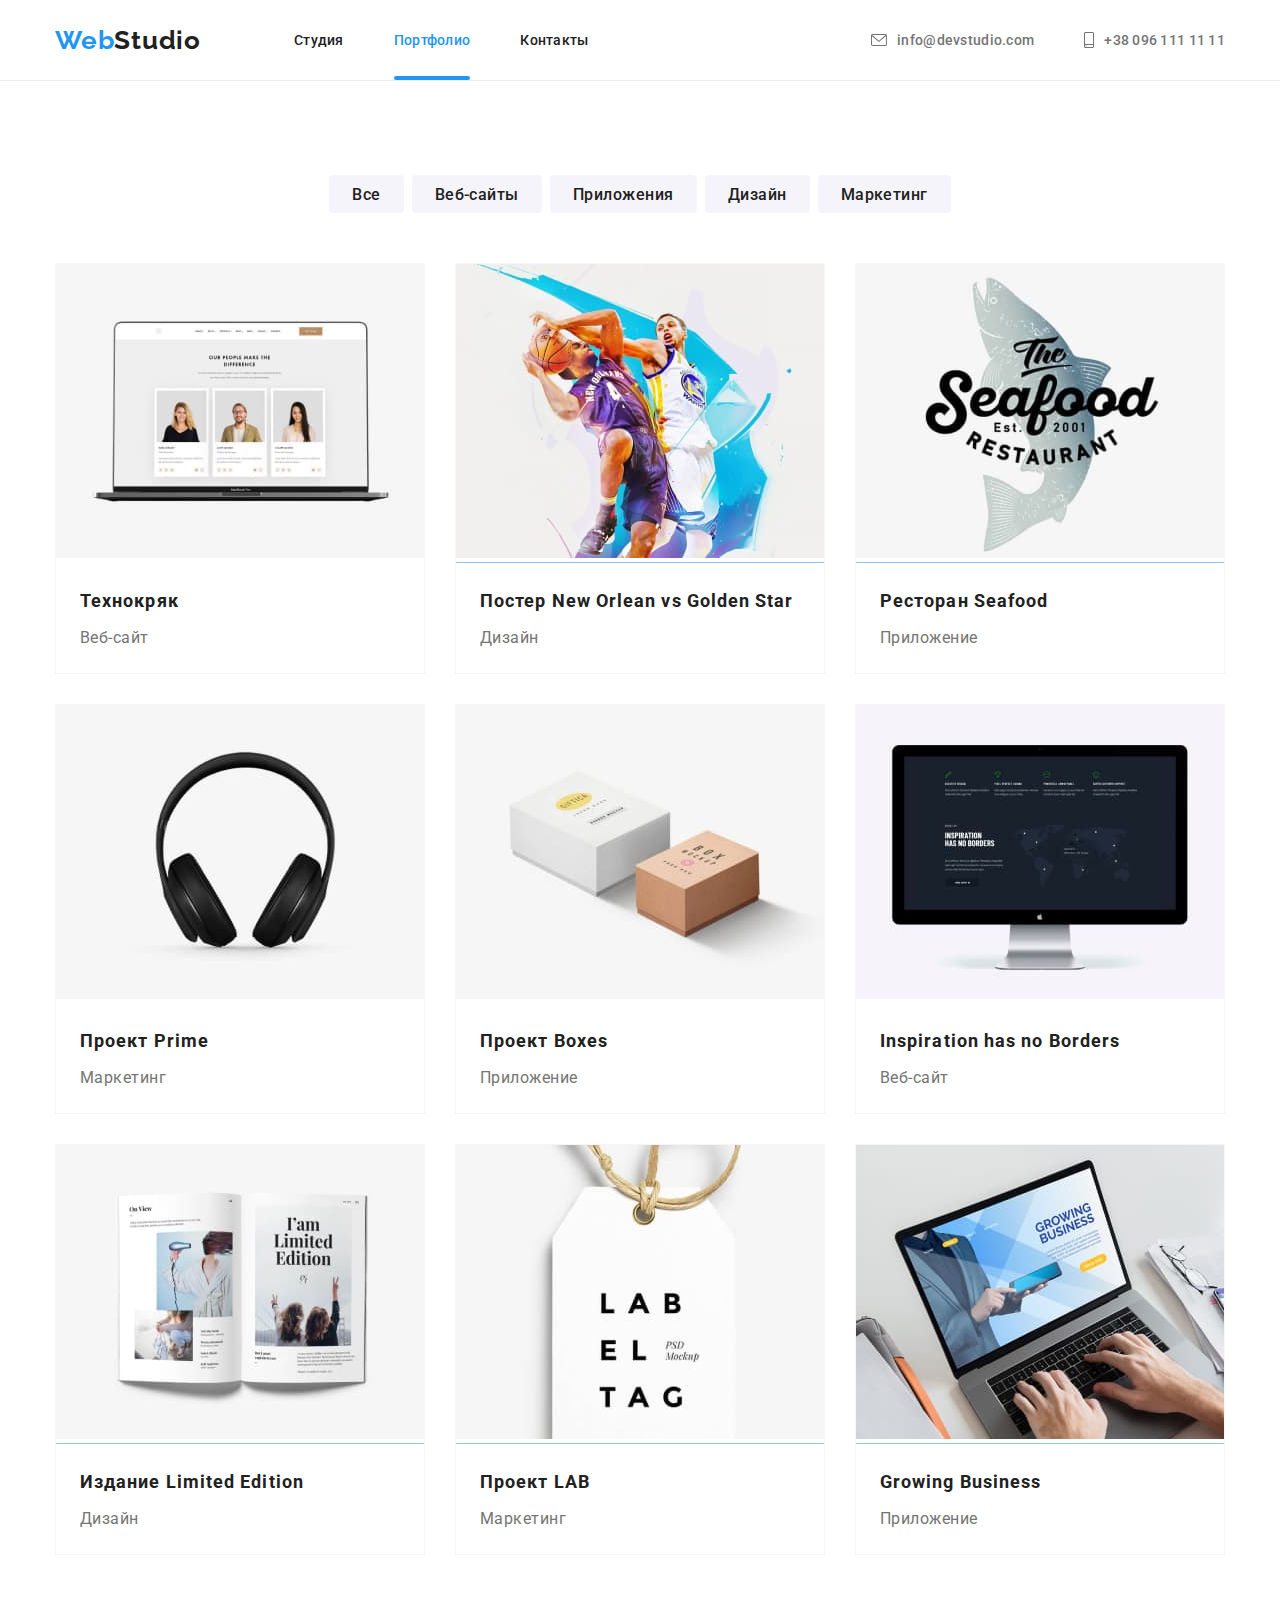
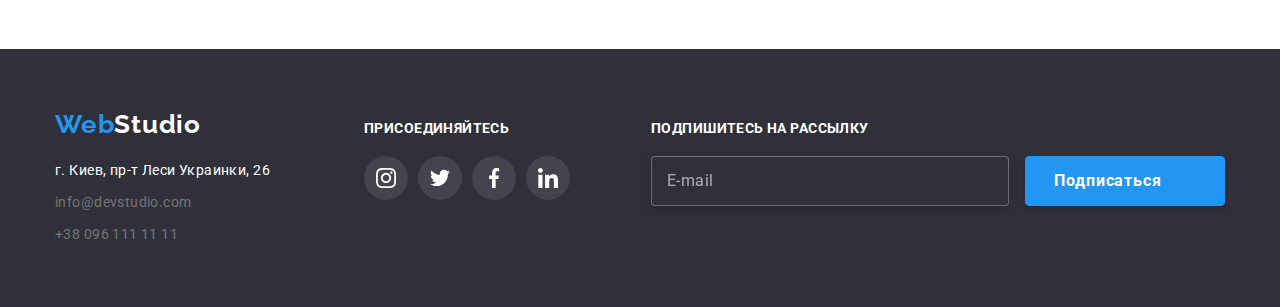
==== commit 509f8304: "Добавил иконки и сделал форму" ====
--- a/potfolio.html
+++ b/potfolio.html
@@ -58,7 +58,7 @@
     </header>
     <main>
         <!-- Секция 1-->
-        <section class="section">
+        <section class="section all-projects">
             <div class="container all-projects-section">
                 <h1 class="hidden">Секция 1</h1>
                 <ul class="select">
@@ -247,6 +247,21 @@
                     </li>
                 </ul>
             </div>
+            <div class="footer-form">
+                <form action="" class="js-speaker-form">
+                    <div>
+                        <label for="mail-footer">Подпишитесь на рассылку</label>
+                    </div>
+                    <div class="sent-form-section">
+                        <input type="email" name="mail" id="mail-footer" placeholder="E-mail">
+                        <button type="submit">Подписаться
+                            <svg class="footer-send-icon" width="24" height="24">
+                                <use href="./images/icons.svg#icon-form-send"></use>
+                            </svg>
+                        </button>
+                    </div>
+                </form>
+                </div>
         </div>
     </footer>
 </body>
--- a/css/styles.css
+++ b/css/styles.css
@@ -18,6 +18,7 @@
   --primary-white-color: #ffffff;
   --primary-bg-color: #ffffff;
   --secondary-bg-color: #2f303a;
+  --four-bg-color: #43444d;
   --third-bg-color: #f5f4fa;
   --border-cards-color: #e5e5e5;
   --section-clients-color: #afb1b8;
@@ -253,7 +254,8 @@
   transform: translate(-50%, -50%);
   min-width: 528px;
   min-height: 581px;
-  background-color: white;
+  background-color: var(--primary-white-color);
+  padding: 40px;
 }
 
 /* кнопка закрыть модальное окно */
@@ -265,12 +267,205 @@
   height: 30px;
   border: 1px solid #e6e6e6;
   border-radius: 50%;
-  background-color: white;
+  background-color: var(--primary-white-color);
   display: flex;
   justify-content: center;
   align-items: center;
   cursor: pointer;
-}
+  /* анимация */
+  transition-property: fill;
+  transition-duration: 250ms;
+  transition-timing-function: cubic-bezier(0.4, 0, 0.2, 1);
+}
+
+.modal-close-button:hover,
+.modal-close-button:focus {
+  fill: var(--blue);
+}
+
+.order-service-header {
+  font-family: Roboto;
+  font-style: normal;
+  font-weight: 700;
+  font-size: 20px;
+  line-height: 23px;
+  text-align: center;
+  letter-spacing: 0.03em;
+  color: var(--primary-text-color);
+  margin-bottom: 12px;
+}
+
+.form-feild {
+  display: flex;
+  flex-direction: column;
+  margin-bottom: 10px;
+}
+
+.form-feild-label {
+  font-family: Roboto;
+  font-style: normal;
+  font-weight: 400;
+  font-size: 12px;
+  line-height: 14px;
+  letter-spacing: 0.01em;
+  color: var(--secondary-text-color);
+  margin-bottom: 4px;
+}
+
+.form-feild-input-parts {
+  position: relative;
+}
+
+.form-feild-input {
+  width: 100%;
+  height: 40px;
+  padding-left: 42px;
+  padding-top: 12px;
+  padding-bottom: 12px;
+  border: 1px solid rgba(33, 33, 33, 0.2);
+  border-radius: 4px;
+  outline: none;
+  transition-property: border;
+  transition-duration: 250ms;
+  transition-timing-function: cubic-bezier(0.4, 0, 0.2, 1);
+}
+
+.modal-form-icon {
+  position: absolute;
+  left: 12px;
+  top: 11px;
+  fill: black;
+  transition-property: fill;
+  transition-duration: 250ms;
+  transition-timing-function: cubic-bezier(0.4, 0, 0.2, 1);
+}
+
+.form-feild-input:focus {
+  border: 1px solid var(--accent-color);
+}
+
+.form-feild-input:focus ~ .modal-form-icon {
+  fill: var(--accent-color);
+}
+
+.form-feild textarea {
+  margin-top: 4px;
+  padding: 12px 16px;
+  resize: none;
+  height: 120px;
+  border: 1px solid rgba(33, 33, 33, 0.2);
+  border-radius: 4px;
+  outline: none;
+  transition-property: border;
+  transition-duration: 250ms;
+  transition-timing-function: cubic-bezier(0.4, 0, 0.2, 1);
+}
+
+.form-feild textarea::placeholder {
+  font-family: Roboto;
+  font-style: normal;
+  font-weight: 400;
+  font-size: 14px;
+  line-height: 16px;
+  letter-spacing: 0.01em;
+  color: rgba(117, 117, 117, 0.5);
+}
+
+.form-feild textarea:focus {
+  border: 1px solid var(--accent-color);
+}
+
+.policy-arrangement {
+  display: flex;
+  align-items: center;
+  justify-content: center;
+  margin-top: 20px;
+  margin-bottom: 30px;
+}
+
+.label-test {
+  display: flex;
+  align-items: center;
+}
+
+.policy-arrangement input[type="checkbox"] {
+  /*
+  -webkit-appearance: none;
+  position: absolute;
+  */
+
+  position: absolute;
+  width: 1px;
+  height: 1px;
+  margin: -1px;
+  border: 0;
+  padding: 0;
+  clip: rect(0 0 0 0);
+  overflow: hidden;
+}
+
+.test-svg {
+  display: inline-block;
+  width: 16px;
+  height: 15px;
+  margin-right: 7px;
+  border-radius: 2px;
+  border: 2px solid #212121;
+
+  transition-property: background-color, border, background-image;
+  transition-duration: 250ms;
+  transition-timing-function: cubic-bezier(0.4, 0, 0.2, 1);
+}
+
+.checkbox-test:checked + .test-svg {
+  background-color: var(--accent-color);
+  border: 2px solid var(--accent-color);
+  background-image: url(../images/svg-icons/icon-check.svg);
+  background-size: contain;
+  background-origin: border-box;
+}
+
+.policy-arrangement label {
+  font-family: Roboto;
+  font-style: normal;
+  font-weight: normal;
+  font-size: 14px;
+  line-height: 24px;
+  letter-spacing: 0.03em;
+  color: var(--secondary-text-color);
+}
+
+.agreement-conditions {
+  font-family: Roboto;
+  font-style: normal;
+  font-weight: normal;
+  font-size: 14px;
+  line-height: 24px;
+  letter-spacing: 0.03em;
+  text-decoration-line: underline;
+  color: var(--accent-color);
+  margin-left: 6px;
+}
+
+.submit-form-button {
+  display: flex;
+  justify-content: center;
+}
+
+.submit-form-button button {
+  width: 200px;
+  height: 50px;
+  font-family: var(--main-font);
+  background-color: var(--accent-color);
+  color: var(--primary-white-color);
+  font-size: 16px;
+  line-height: 1.875;
+  font-weight: 700;
+  border: 0;
+  border-radius: 5px;
+  cursor: pointer;
+}
+
 /* Секция Герой  */
 
 h1,
@@ -549,6 +744,9 @@
   height: 44px;
   border-radius: 50%;
   color: #afb1b8;
+  transition-property: background-color;
+  transition-duration: 250ms;
+  transition-timing-function: cubic-bezier(0.4, 0, 0.2, 1);
 }
 .button-spr:hover,
 .button-spr:focus {
@@ -603,6 +801,9 @@
   border: 1px solid #afb1b8;
   box-sizing: border-box;
   border-radius: 4px;
+  transition-property: color, border;
+  transition-duration: 250ms;
+  transition-timing-function: cubic-bezier(0.4, 0, 0.2, 1);
 }
 .clients-list-link:hover,
 .clients-list-link:focus {
@@ -646,6 +847,9 @@
 
 .address-color {
   color: var(--primary-white-color);
+  transition-property: color;
+  transition-duration: 250ms;
+  transition-timing-function: cubic-bezier(0.4, 0, 0.2, 1);
 }
 
 .footer-addresses-parts {
@@ -707,7 +911,7 @@
 }
 
 .socialmedia-links-footer {
-  background-color: #43444d;
+  background-color: var(--four-bg-color);
   width: 44px;
   height: 44px;
   color: var(--primary-white-color);
@@ -715,6 +919,9 @@
   display: flex;
   justify-content: center;
   align-items: center;
+  transition-property: background-color;
+  transition-duration: 250ms;
+  transition-timing-function: cubic-bezier(0.4, 0, 0.2, 1);
 }
 
 .socialmedia-links-footer:hover,
@@ -734,10 +941,97 @@
 .socialmedia-icons-footer:focus {
   fill: currentColor;
 }
-
+.footer-form {
+  display: flex;
+  flex-direction: column;
+  margin-left: auto;
+}
+
+footer form label {
+  display: block;
+  margin-bottom: 20px;
+  font-family: Roboto;
+  font-style: normal;
+  font-weight: bold;
+  font-size: 14px;
+  line-height: 16px;
+  letter-spacing: 0.03em;
+  text-transform: uppercase;
+  color: var(--primary-white-color);
+}
+
+footer form input {
+  outline: none;
+
+  width: 358px;
+  height: 50px;
+  padding: 16px 15px;
+  margin-right: 12px;
+
+  background-color: var(--secondary-bg-color);
+  border: 1px solid rgba(255, 255, 255, 0.3);
+  filter: drop-shadow(0px 4px 4px rgba(0, 0, 0, 0.15));
+  border-radius: 4px;
+
+  font-family: Roboto;
+  font-style: normal;
+  font-weight: 400;
+  font-size: 16px;
+  line-height: 20px;
+  letter-spacing: 0.03em;
+  color: rgba(255, 255, 255, 0.6);
+}
+
+footer form input::placeholder {
+  font-family: Roboto;
+  font-style: normal;
+  font-weight: 400;
+  font-size: 16px;
+  line-height: 20px;
+  letter-spacing: 0.03em;
+  color: rgba(255, 255, 255, 0.6);
+}
+
+footer form button {
+  display: inline-flex;
+  align-items: center;
+  justify-content: center;
+
+  width: 200px;
+  height: 50px;
+
+  cursor: pointer;
+
+  background: var(--accent-color);
+  box-shadow: 0px 4px 4px rgba(0, 0, 0, 0.15);
+  border: 1px solid var(--accent-color);
+  border-radius: 4px;
+
+  font-family: Roboto;
+  font-style: normal;
+  font-weight: 700;
+  font-size: 16px;
+  line-height: 30px;
+  letter-spacing: 0.06em;
+  color: var(--primary-white-color);
+}
+
+.footer-send-icon {
+  margin-left: 10px;
+}
 /* footer */
 
 /* портфолио  */
+.all-projects {
+  background-color: var(--primary-white-color);
+  padding-bottom: 0;
+  padding-top: 0;
+}
+
+.all-projects-section {
+  padding-top: 94px;
+  padding-bottom: 94px;
+}
 
 .project-list {
   display: flex;
